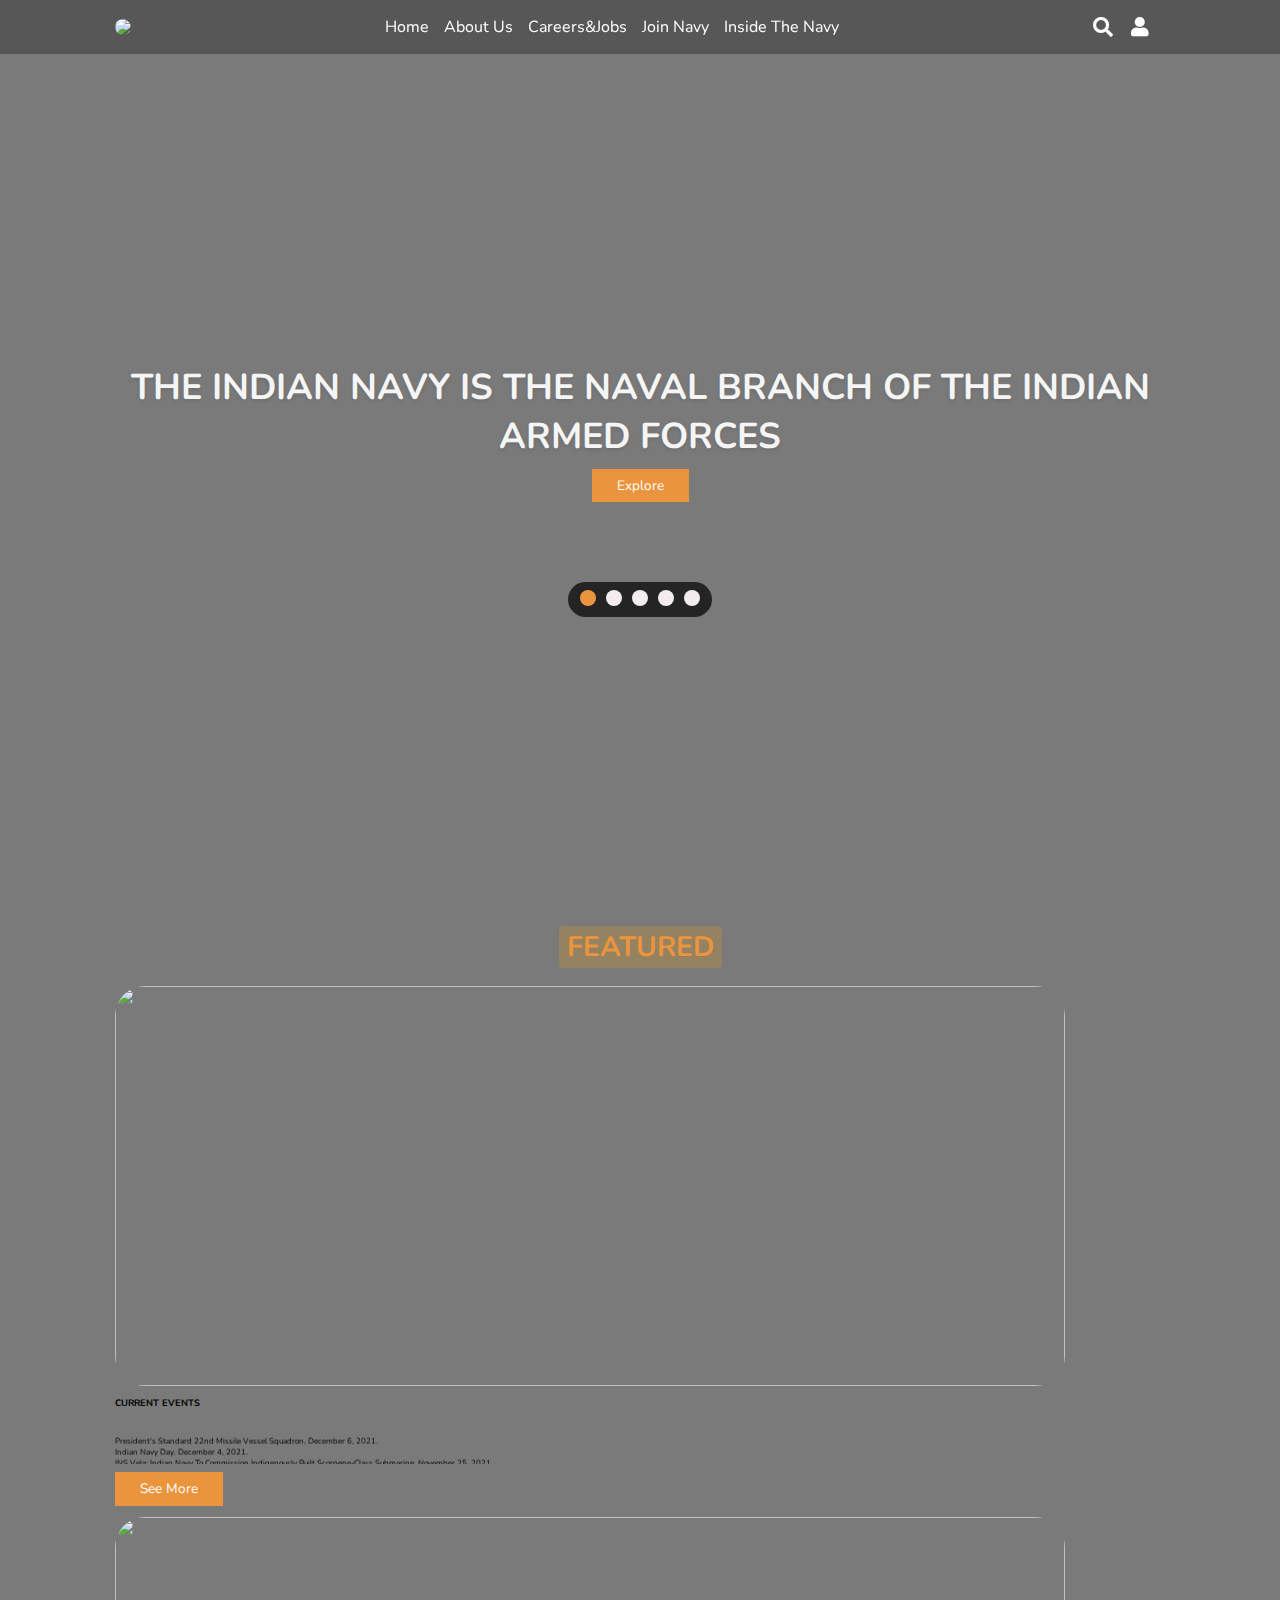
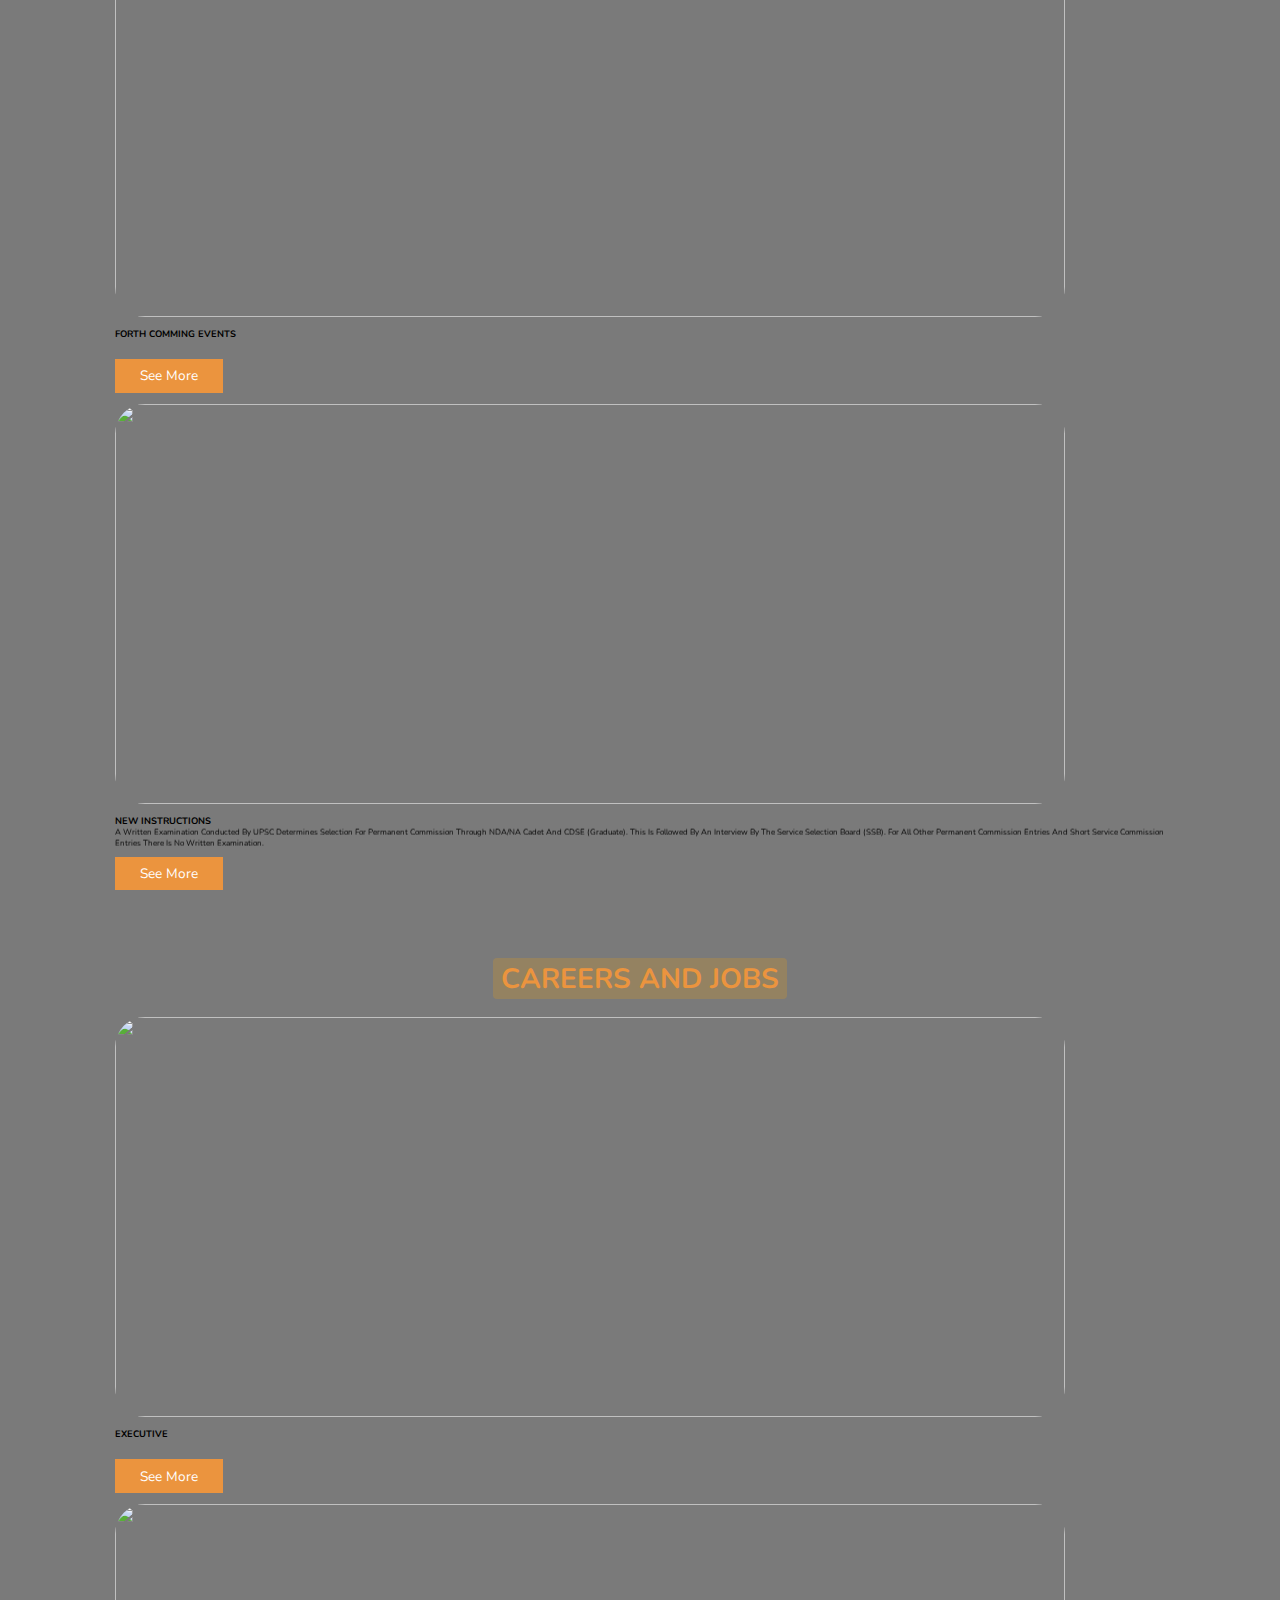
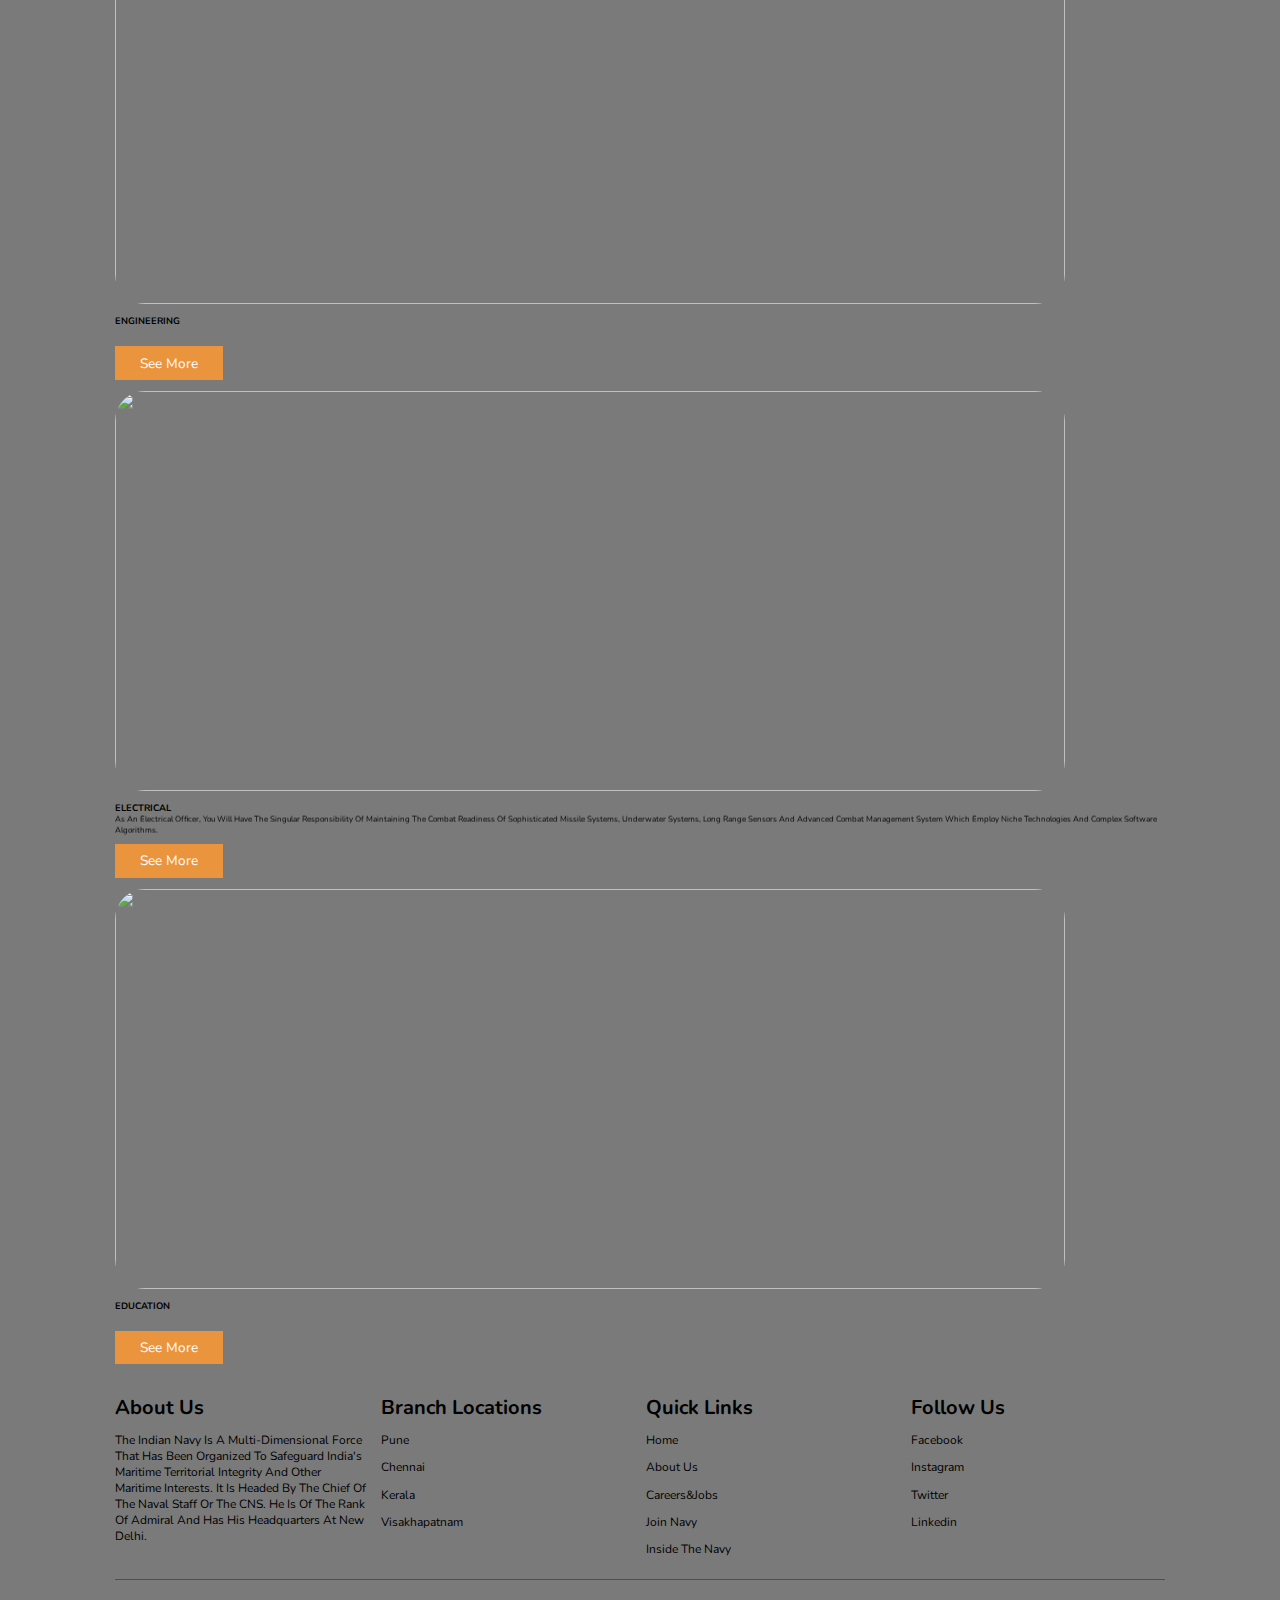
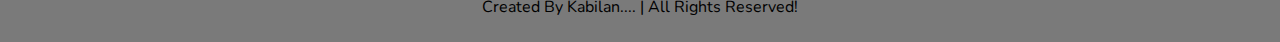
==== index.html @ a10c1ba6 "First Commit" ====
<html>

<head>
    <meta charset="UTF-8">
    <meta name="viewport" content="width=device-width, initial-scale=1.0">
    <title>INDIAN NAVY</title>

    <link rel="stylesheet" href="https://unpkg.com/swiper/swiper-bundle.min.css" />

    <link rel="stylesheet" href="https://cdnjs.cloudflare.com/ajax/libs/font-awesome/5.15.3/css/all.min.css">

    <link rel="stylesheet" href="style.css">

</head>
<style>
    body {
        background-color: rgba(0, 0, 0, 0.521);
    }
</style>

<body>
    <header>

        <div id="menu-bar" class="fas fa-bars"></div>

        <img class="navy" src="../navy.html/data/navy logo.jpg">

        <nav class="navbar">
            <a href="../navy.html/index.html">home</a>
            <a href="../navy.html/navbar/about us.html">about us</a>
            <a href="../navy.html/navbar/careers&jobs.html">careers&jobs</a>
            <a href="../navy.html/navbar/joinnavy.html">join navy</a>
            <a href="../navy.html/navbar/insidethenavy.html">inside the navy</a>
        </nav>

        <div class="icons">
            <i class="fas fa-search" id="search-btn"></i>
            <i class="fas fa-user" id="login-btn"></i>
        </div>

        <form action="" class="search-bar-container">
            <input type="search" id="search-bar" placeholder="search here...">
            <label for="search-bar" class="fas fa-search"></label>
        </form>

    </header>
    <div class="login-form-container">

        <i class="fas fa-times" id="form-close"></i>

        <form name="myform" action="saveData.php" method="post" onsubmit="return validateform()">
            <h3>login</h3>
            <input type="email" class="box" placeholder="enter your email" class="fas fa-Email">
            <input type="password" class="box" placeholder="enter your password">
            <input type="submit" value="login now" class="btn">
            <input type="checkbox" id="remember">
            <label for="remember">remember me</label>
            <p>forget password? <a href="#">click here</a></p>
            <p>don't have and account? <a href="#">register now</a></p>
        </form>

    </div>
    <section class="home" id="home">

        <div class="content">
            <h3>The Indian Navy is the naval branch of the Indian Armed Forces</h3>
            <a href="https://www.joinindiannavy.gov.in/en/page/sailors-ways-to-join.html" class="btn">Explore</a>
        </div>

        <div class="controls">
            <span class="vid-btn active" data-src="../navy.html/data/6.mp4"></span>
            <span class="vid-btn" data-src="../navy.html/data/2.mp4"></span>
            <span class="vid-btn" data-src="../navy.html/data/3.mp4"></span>
            <span class="vid-btn" data-src="../navy.html/data/4.mp4"></span>
            <span class="vid-btn" data-src="../navy.html/data/5.mp4"></span>
        </div>

        <div class="video-container">
            <video src="../navy.html/data/6.mp4" id="video-slider" loop autoplay muted></video>
        </div>

    </section>
    <section class="featured" id="featured">

        <h1 class="heading">
            <span>FEATURED</span>
        </h1>

        <div class="box-container">

            <div class="box">
                <img class="navy" src="../navy.html/data/mans navy.jpg" width="950px" height="400px"><br>
                <div class="content"><br>
                    <h3> CURRENT EVENTS </h3>
                    <marquee behavior="scroll" direction="up" scrollamount="2">
                        <p>President's Standard 22nd Missile Vessel Squadron. December 6, 2021.<br> Indian Navy Day. December 4, 2021.<br> INS Vela: Indian Navy to commission indigenously built Scorpene-class submarine. November 25, 2021.<br> Indian Navy
                            commissioned INS Visakhapatnam. November 22, 2021.<br> Indian Navy's stealth frigate Tushil launched in Russia.</p>
                    </marquee>
                    <a href="../navy.html/navyhtml/events.html" class="btn"> See More</a>
                </div>
            </div><br>

            <div class="box">
                <img class="navy" src="../navy.html/data/flag.jpg" width="950px" height="400px"><br>
                <div class="content"><br>
                    <h3> FORTH COMMING EVENTS </h3>
                    <marquee behavior="scroll" direction="up" scrollamount="2">
                        <p>As compared to other professions in the civilian world, the Indian Navy has a great deal to offer to young men and women.</p>
                    </marquee>
                    <a href="../navy.html/navyhtml/forth.html" class="btn">See More</a>
                </div>
            </div><br>

            <div class="box">
                <img class="navy" src="../navy.html/data/navy ship.jpg" width="950px" height="400px"><br>
                <div class="content"><br>
                    <h3> NEW INSTRUCTIONS </h3>
                    <marquee behavior="scroll" direction="up" scrollamount="2">
                        <p>A written examination conducted by UPSC determines Selection for Permanent Commission through NDA/NA cadet and CDSE (Graduate). This is followed by an interview by the Service Selection Board (SSB). For all other Permanent Commission
                            entries and Short Service Commission entries there is no written examination.</p>
                    </marquee>

                    <a href="../navy.html/navyhtml/new instru.html" class="btn">See More</a>
                </div>
            </div>
        </div><br>

    </section>
    <section class="careers jobs" id="careers jobs">

        <h1 class="heading"><br>
            <span>CAREERS AND JOBS</span>

        </h1>

        <div class="box-container">

            <div class="box">
                <img class="navy" src="../navy.html/data/executive.jpg" width="950px" height="400px"><br>
                <div class="content"><br>
                    <h3>EXECUTIVE</h3>
                    <marquee behavior="scroll" direction="up" scrollamount="2">
                        <p>The Executive officers gets opportunities to participate in all facets of naval operations onboard a warship. They are trained in specializations such as Anti-Submarine Warfare, Navigation, Communications, Gunnery and Diving.</p>
                    </marquee>
                    <a href="../navy.html/navyhtml/executive.html" class="btn">See More</a>
                </div>
            </div><br>
            <div class="box">
                <img class="navy" src="../navy.html/data/engeer.jpg" width="950px" height="400px"><br>
                <div class="content"><br>
                    <h3>ENGINEERING</h3>
                    <marquee behavior="scroll" direction="up" scrollamount="2">
                        <p>Lorem ipsum dolor sit amet consectetur adipisicing elit. Ducimus, tenetur.</p>
                    </marquee>
                    <a href="../navy.html/navyhtml/engineering.html" class="btn">See More</a>
                </div>
            </div><br>
            <div class="box">
                <img class="navy" src="../navy.html/data/eleck.jpg" width="950px" height="400px"><br>
                <div class="content"><br>
                    <h3>ELECTRICAL</h3>
                    <marquee behavior="scroll" direction="up" scrollamount="2">
                        <p>As an Electrical Officer, you will have the singular responsibility of maintaining the combat readiness of sophisticated Missile Systems, underwater systems, long range sensors and advanced combat management system which employ
                            niche technologies and complex software algorithms.</p>
                    </marquee>
                    <a href="../navy.html/navyhtml/electrical.html" class="btn">See More</a>
                </div>
            </div><br>
            <div class="box">
                <img class="navy" src="../navy.html/data/edu.jpg" width="950px" height="400px"><br>
                <div class="content"><br>
                    <h3>EDUCATION</h3>
                    <marquee behavior="scroll" direction="up" scrollamount="2">
                        <p>CPL Holders 19-24 19-25 (a) Educational Qualification BE/B. Tech degree in any discipline from AICTE recognized institute/university with minimum 60% marks. The candidates must have 60% aggregate marks in Class X & XII and minimum
                            60% marks in English in Class X OR XII.</p>
                    </marquee>
                    <a href="../navy.html/navyhtml/education.html" class="btn">see more</a>
                </div>
            </div>

        </div>

    </section>

    <section class="footer">

        <div class="box-container">

            <div class="box">
                <h3>about us</h3>
                <p>The Indian Navy is a multi-dimensional force that has been organized to safeguard India's maritime territorial integrity and other maritime interests. It is headed by the Chief of the Naval Staff or the CNS. He is of the rank of Admiral
                    and has his headquarters at New Delhi.</p>
            </div>
            <div class="box">
                <h3>branch locations</h3>
                <a href="https://maps.google.com/maps?ll=19.20224,79.01091&z=13&t=m&hl=en-US&gl=US&mapclient=embed&q=ins%20shivaji">Pune</a>
                <a href="https://www.google.com/search?rlz=1C1CHBD_enIN983IN983&tbm=lcl&sxsrf=AOaemvJ9QAIG7j0tSRViP268CAbHYNyIag:1642484670845&q=Naval+India&rflfq=1&num=20&stick=[base64]&ved=2ahUKEwj6ktaazLr1AhUtzjgGHTQLDQwQxXR6BAgDEA0&rldimm=14001728246846009897">Chennai</a>
                <a href="https://www.google.com/search?q=indian+navy+kerala&rlz=1C1CHBD_enIN983IN983&biw=1182&bih=525&tbm=lcl&sxsrf=AOaemvKVi7XjqN0i5oSnZImp6--0Cew_OA%3A1642484623699&ei=j1PmYc-PKs_e2roP4NmM2A4&oq=indian+navy+kerala&gs_l=psy-ab.3..0i512k1l2j0i22i30k1l5j0i22i10i30k1j0i22i30k1l2.105120.109923.0.111188.13.13.0.0.0.0.127.1113.0j10.10.0....0...1c.1.64.psy-ab..3.10.1112...35i39k1j0i512i263i457i20k1j0i512i263i20k1j0i512i10k1j0i512i433k1j0i67k1j0i512i457k1j0i273k1.0.4j3FR3pe6Xc">Kerala</a>
                <a href="https://www.google.com/search?q=indian+navy+visakhapatnam&rlz=1C1CHBD_enIN983IN983&biw=1182&bih=525&tbm=lcl&sxsrf=AOaemvKQvpWMM6THGmqY6tnxu24z1Q4qLg%3A1642484736195&ei=AFTmYb2qC4Hh2roPyKCJ2A4&oq=indian+navy+vis&gs_l=psy-ab.1.0.0i273k1j0i512k1l4j0i273k1j0i512k1l4.88859.92108.0.94888.9.9.0.0.0.0.249.1101.3j5j1.9.0....0...1c.1.64.psy-ab..0.9.1100...35i39k1j0i22i30k1j0i22i10i30k1j0i512i263i20k1j0i512i433k1.0.5ayoShIPPlw">Visakhapatnam</a>
            </div>
            <div class="box">
                <h3>quick links</h3>
                <a href="../navy.html/index.html">home</a>
                <a href="../navy.html/navbar/about us.html">about us</a>
                <a href="../navy.html/navbar/careers&jobs.html">careers&jobs</a>
                <a href="../navy.html/navbar/joinnavy.html">join navy</a>
                <a href="../navy.html/navbar/insidethenavy.html">inside the navy</a>
            </div>
            <div class="box">
                <h3>follow us</h3>
                <a href="https://www.facebook.com/">facebook</a>
                <a href="https://www.instagram.com/">instagram</a>
                <a href="https://twitter.com/login?lang=en">twitter</a>
                <a href="https://www.linkedin.com/">linkedin</a>
            </div>

        </div>

        <h1 class="credit"> created by <span> Kabilan.... </span> | all rights reserved! </h1>

    </section>


    <script src="script.js"></script>

</body>

</html>
---- style.css ----
@import url('https://fonts.googleapis.com/css2?family=Nunito:wght@200;300;400;600;700&display=swap');
:root {
    --orange: #eb943e;
}

* {
    font-family: 'Nunito', sans-serif;
    margin: 0;
    padding: 0;
    box-sizing: border-box;
    text-transform: capitalize;
    outline: none;
    border: none;
    text-decoration: none;
    transition: all .2s linear;
}

*::selection {
    background: var(--orange);
    color: #fff;
}

html {
    font-size: 62.5%;
    overflow-x: hidden;
    scroll-padding-top: 6rem;
    scroll-behavior: smooth;
}

section {
    padding: 1rem 9%;
}

.heading {
    text-align: center;
    padding: 2.5rem 0
}

.heading span {
    font-size: 3.5rem;
    background: rgba(255, 165, 0, .2);
    color: var(--orange);
    border-radius: .5rem;
    padding: .2rem 1rem;
}

.heading span.space {
    background: none;
}

.btn {
    display: inline-block;
    margin-top: 1rem;
    background: var(--orange);
    color: #fff;
    padding: .8rem 3rem;
    border: .2rem solid var(--orange);
    cursor: pointer;
    font-size: 1.7rem;
}

.btn:hover {
    background: rgba(255, 165, 0, .2);
    color: var(--orange);
}

header {
    position: fixed;
    top: 0;
    left: 0;
    right: 0;
    background: rgba(51, 51, 51, 0.5);
    z-index: 1000;
    display: flex;
    align-items: center;
    justify-content: space-between;
    padding: 2rem 9%;
    margin-top: 0;
}

header .logo {
    font-size: 2.5rem;
    font-weight: bolder;
    color: #fff;
    text-transform: uppercase;
}

.navy {
    border-radius: 30px;
}

header .logo span {
    color: var(--orange);
}

header .navbar a {
    color: #fff;
    font-size: 2rem;
    margin: 0 .8rem;
}

header .navbar a:hover {
    color: var(--orange);
}

header .icons i {
    font-size: 2.5rem;
    color: #fff;
    cursor: pointer;
    margin-right: 2rem;
}

header .icons i:hover {
    color: var(--orange);
}

header .search-bar-container {
    position: absolute;
    top: 100%;
    left: 0;
    right: 0;
    padding: 1.5rem 2rem;
    background: #333;
    border-top: .1rem solid rgba(255, 255, 255, .2);
    display: flex;
    align-items: center;
    z-index: 1001;
    clip-path: polygon(0 0, 100% 0, 100% 0, 0 0);
}

header .search-bar-container.active {
    clip-path: polygon(0 0, 100% 0, 100% 100%, 0 100%);
}

header .search-bar-container #search-bar {
    width: 100%;
    padding: 1rem;
    text-transform: none;
    color: #333;
    font-size: 1.7rem;
    border-radius: .5rem;
}

header .search-bar-container label {
    color: black;
    cursor: pointer;
    font-size: 3rem;
    margin-left: 1.5rem;
}

header .search-bar-container label:hover {
    color: var(--orange);
}

.login-form-container {
    position: fixed;
    top: -120%;
    left: 0;
    z-index: 10000;
    min-height: 100vh;
    width: 100%;
    background: rgba(0, 0, 0, .7);
    display: flex;
    align-items: center;
    justify-content: center;
}

.login-form-container.active {
    top: 0;
}

.login-form-container form {
    margin: 2rem;
    padding: 1.5rem 2rem;
    border-radius: .5rem;
    background: #fff;
    width: 50rem;
}

.login-form-container form h3 {
    font-size: 3rem;
    color: #444;
    text-transform: uppercase;
    text-align: center;
    padding: 1rem 0;
}

.login-form-container form .box {
    width: 100%;
    padding: 1rem;
    font-size: 1.7rem;
    color: #333;
    margin: .6rem 0;
    border: .1rem solid rgba(0, 0, 0, .3);
    text-transform: none;
}

.login-form-container form .box:focus {
    border-color: var(--orange);
    ;
}

.login-form-container form #remember {
    margin: 2rem 0;
}

.login-form-container form label {
    font-size: 1.5rem;
}

.login-form-container form .btn {
    display: block;
    width: 100%;
}

.login-form-container form p {
    padding: .5rem 0;
    font-size: 1.5rem;
    color: #666;
}

.login-form-container form p a {
    color: var(--orange);
}

.login-form-container form p a:hover {
    color: #333;
    text-decoration: underline;
}

.login-form-container #form-close {
    position: absolute;
    top: 2rem;
    right: 3rem;
    font-size: 5rem;
    color: #fff;
    cursor: pointer;
}

#menu-bar {
    color: #fff;
    border: .1rem solid #fff;
    border-radius: .5rem;
    font-size: 3rem;
    padding: .5rem 1.2rem;
    cursor: pointer;
    display: none;
}

.home {
    min-height: 100vh;
    display: flex;
    align-items: center;
    justify-content: center;
    flex-flow: column;
    position: relative;
    z-index: 0;
}

.home .content {
    text-align: center;
}

.home .content h3 {
    font-size: 4.5rem;
    color: whitesmoke;
    text-transform: uppercase;
    text-shadow: 0 .3rem .5rem rgba(0, 0, 0, .1);
}

.home .video-container video {
    position: absolute;
    top: 0;
    left: 0;
    z-index: -1;
    height: 100%;
    width: 100%;
    object-fit: cover;
}

.home .controls {
    padding: 1rem;
    border-radius: 5rem;
    background: rgba(0, 0, 0, .7);
    position: relative;
    top: 10rem;
}

.home .controls .vid-btn {
    height: 2rem;
    width: 2rem;
    display: inline-block;
    border-radius: 50%;
    background: rgb(243, 236, 236);
    cursor: pointer;
    margin: 0 .5rem;
}

.home .controls .vid-btn.active {
    background: var(--orange);
}

.about us .row {
    display: flex;
    flex-wrap: wrap;
    gap: 1.5rem;
    align-items: center;
}

.about us .row .image {
    flex: 1 1 40rem;
}

.about us .row .image img {
    width: 100%;
}

.about us .row form {
    flex: 1 1 40rem;
    padding: 2rem;
    box-shadow: 0 1rem 2rem rgba(0, 0, 0, .1);
    border-radius: .5rem;
}

.about us .row form .inputBox {
    padding: .5rem 0;
}

.about us.row form .inputBox input {
    width: 100%;
    padding: 1rem;
    border: .1rem solid rgba(0, 0, 0, .1);
    font-size: 1.7rem;
    color: #333;
    text-transform: none;
}

.about us .row form .inputBox h3 {
    font-size: 2rem;
    padding: 1rem 0;
    color: #666;
}

.careers jobs .box-container {
    display: flex;
    flex-wrap: wrap;
    gap: 2rem;
}

.careers jobs .box-container .box {
    flex: 1 1 30rem;
    border-radius: .5rem;
    overflow: hidden;
    box-shadow: 0 1rem 2rem rgba(0, 0, 0, .1);
}

.careers jobs .box-container .box img {
    height: 25rem;
    width: 100%;
    object-fit: cover;
}

.careers jobs .box-container .box .content {
    padding: 2rem;
}

.careers jobs .box-container .box .content h3 {
    font-size: 2rem;
    color: #333;
}

.careers jobs .box-container .box .content h3 i {
    color: var(--orange);
}

.careers jobs .box-container .box .content p {
    font-size: 1.7rem;
    color: #666;
    padding: 1rem 0;
}

.careers jobs .box-container .box .content .stars i {
    font-size: 1.7rem;
    color: var(--orange);
}

.careers jobs .box-container .box .content .price {
    font-size: 2rem;
    color: #333;
    padding-top: 1rem;
}

.careers jobs .box-container .box .content .price span {
    color: #666;
    font-size: 1.5rem;
    text-decoration: line-through;
}

.join navy .box-container {
    display: flex;
    flex-wrap: wrap;
    gap: 1.5rem;
}

.join navy .box-container .box {
    flex: 1 1 30rem;
    border-radius: .5rem;
    padding: 1rem;
    text-align: center;
}

.join navy .box-container .box i {
    padding: 1rem;
    font-size: 5rem;
    color: var(--orange);
}

.join navy .box-container .box h3 {
    font-size: 2.5rem;
    color: #333;
}

.join navy .box-container .box p {
    font-size: 1.5rem;
    color: #666;
    padding: 1rem 0;
}

.join navy .box-container .box:hover {
    box-shadow: 0 1rem 2rem rgba(0, 0, 0, .1);
}

.inside the navy .box-container {
    display: flex;
    flex-wrap: wrap;
    gap: 1.5rem;
}

.inside the navy .box-container .box {
    overflow: hidden;
    box-shadow: 0 1rem 2rem rgba(0, 0, 0, .1);
    border: 1rem solid #fff;
    border-radius: .5rem;
    flex: 1 1 30rem;
    height: 25rem;
    position: relative;
}

.inside the navy .box-container .box img {
    height: 100%;
    width: 100%;
    object-fit: cover;
}

.inside the navy .box-container .box .content {
    position: absolute;
    top: -100%;
    left: 0;
    height: 100%;
    width: 100%;
    text-align: center;
    background: rgba(0, 0, 0, .7);
    padding: 2rem;
    padding-top: 5rem;
}

.inside the navy .box-container .box:hover .content {
    top: 0;
}

.inside the navy .box-container .box .content h3 {
    font-size: 2.5rem;
    color: var(--orange);
}

.inside the navy .box-container .box .content p {
    font-size: 1.5rem;
    color: #eee;
    padding: .5rem 0;
}

b .footer {
    background: rgba(0, 0, 0, 0.603);
}

.footer .box-container {
    display: flex;
    flex-wrap: wrap;
    gap: 1.5rem;
}

.footer .box-container .box {
    padding: 1rem 0;
    flex: 1 1 25rem;
}

.footer .box-container .box h3 {
    font-size: 2.5rem;
    padding: .7rem 0;
    color: rgb(0, 0, 0);
}

.footer .box-container .box p {
    font-size: 1.5rem;
    padding: .7rem 0;
    color: black;
}

.footer .box-container .box a {
    display: block;
    font-size: 1.5rem;
    padding: .7rem 0;
    color: black;
}

.footer .box-container .box a:hover {
    color: var(--orange);
    text-decoration: underline;
}

.footer .credit {
    text-align: center;
    padding: 2rem 1rem;
    margin-top: 1rem;
    font-size: 2rem;
    font-weight: normal;
    color: black;
    border-top: .1rem solid rebeccapurple;
}

.footer .credit span {
    color: var(yellow);
}

@media (max-width:1500px) {
    html {
        font-size: 50%;
    }
}

@media (max-width:1000px) {
    header {
        padding: 4rem;
    }
    section {
        padding: 4rem;
    }
}
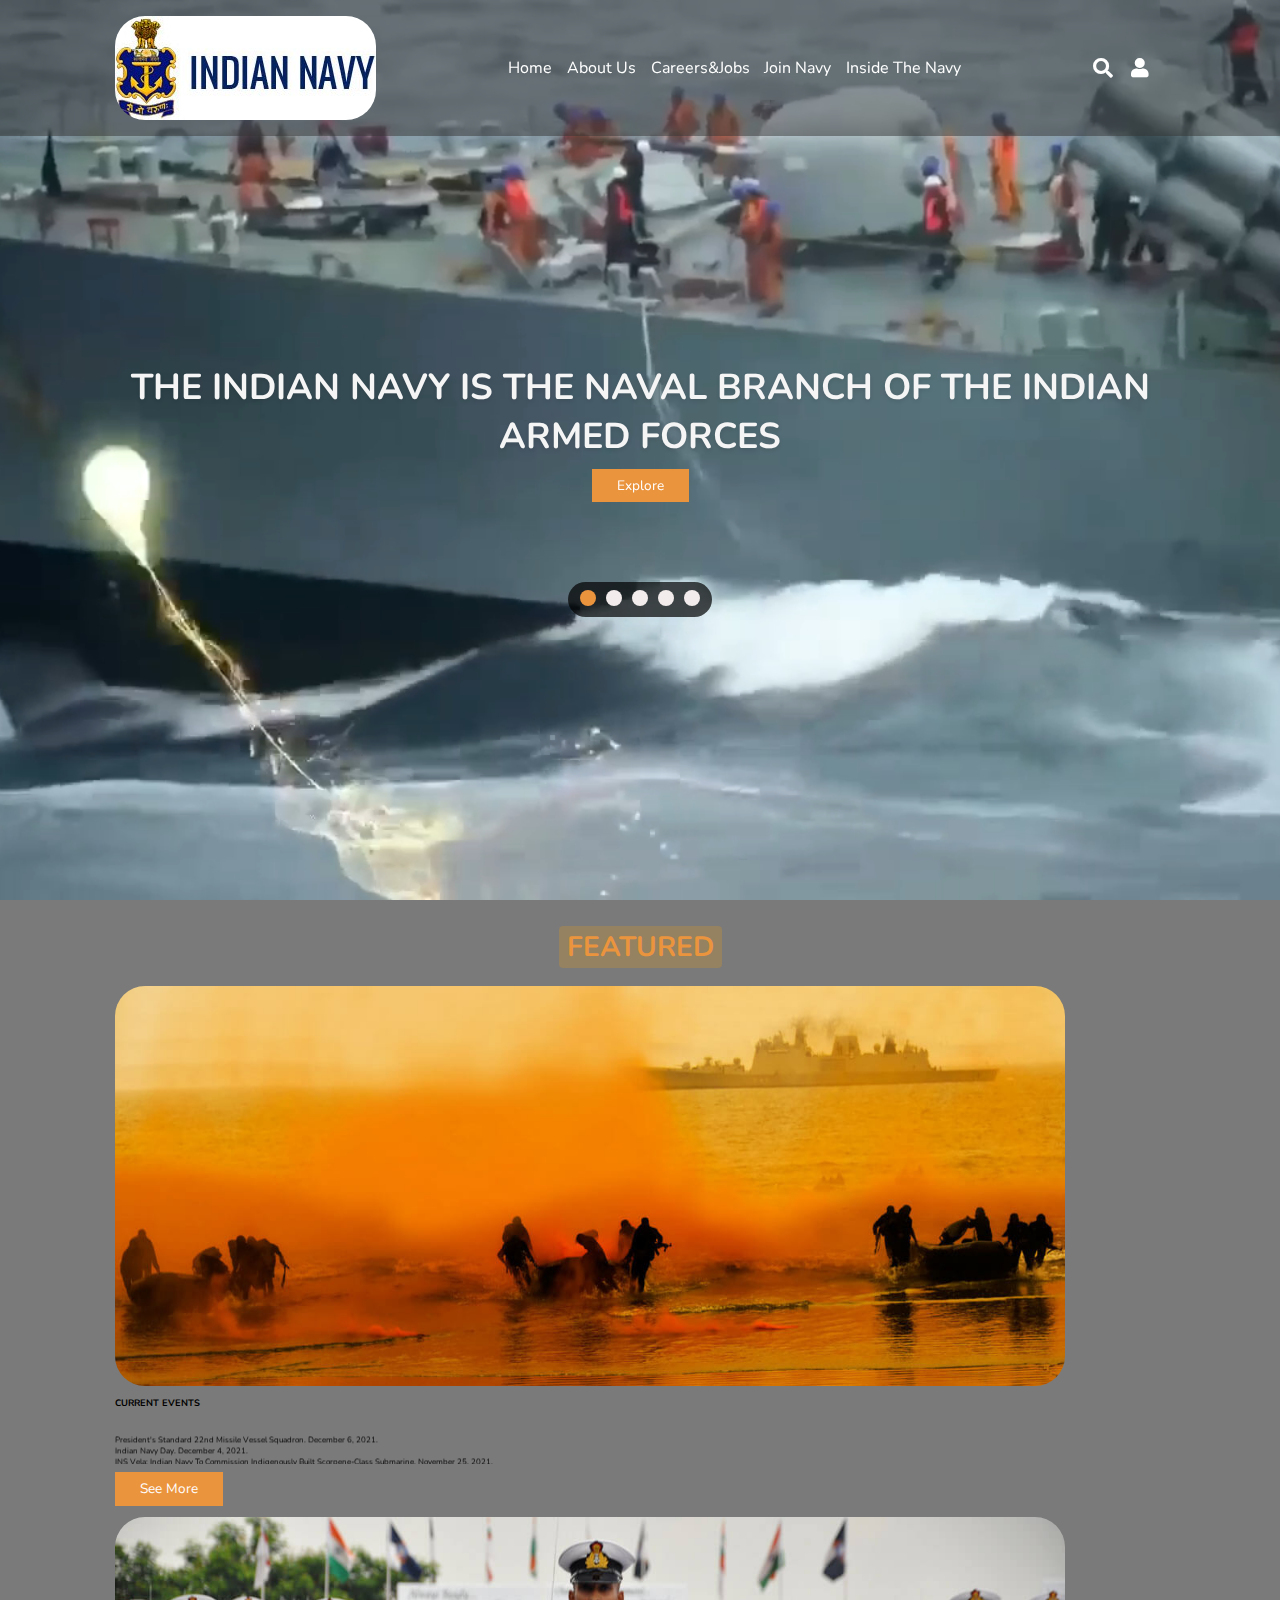
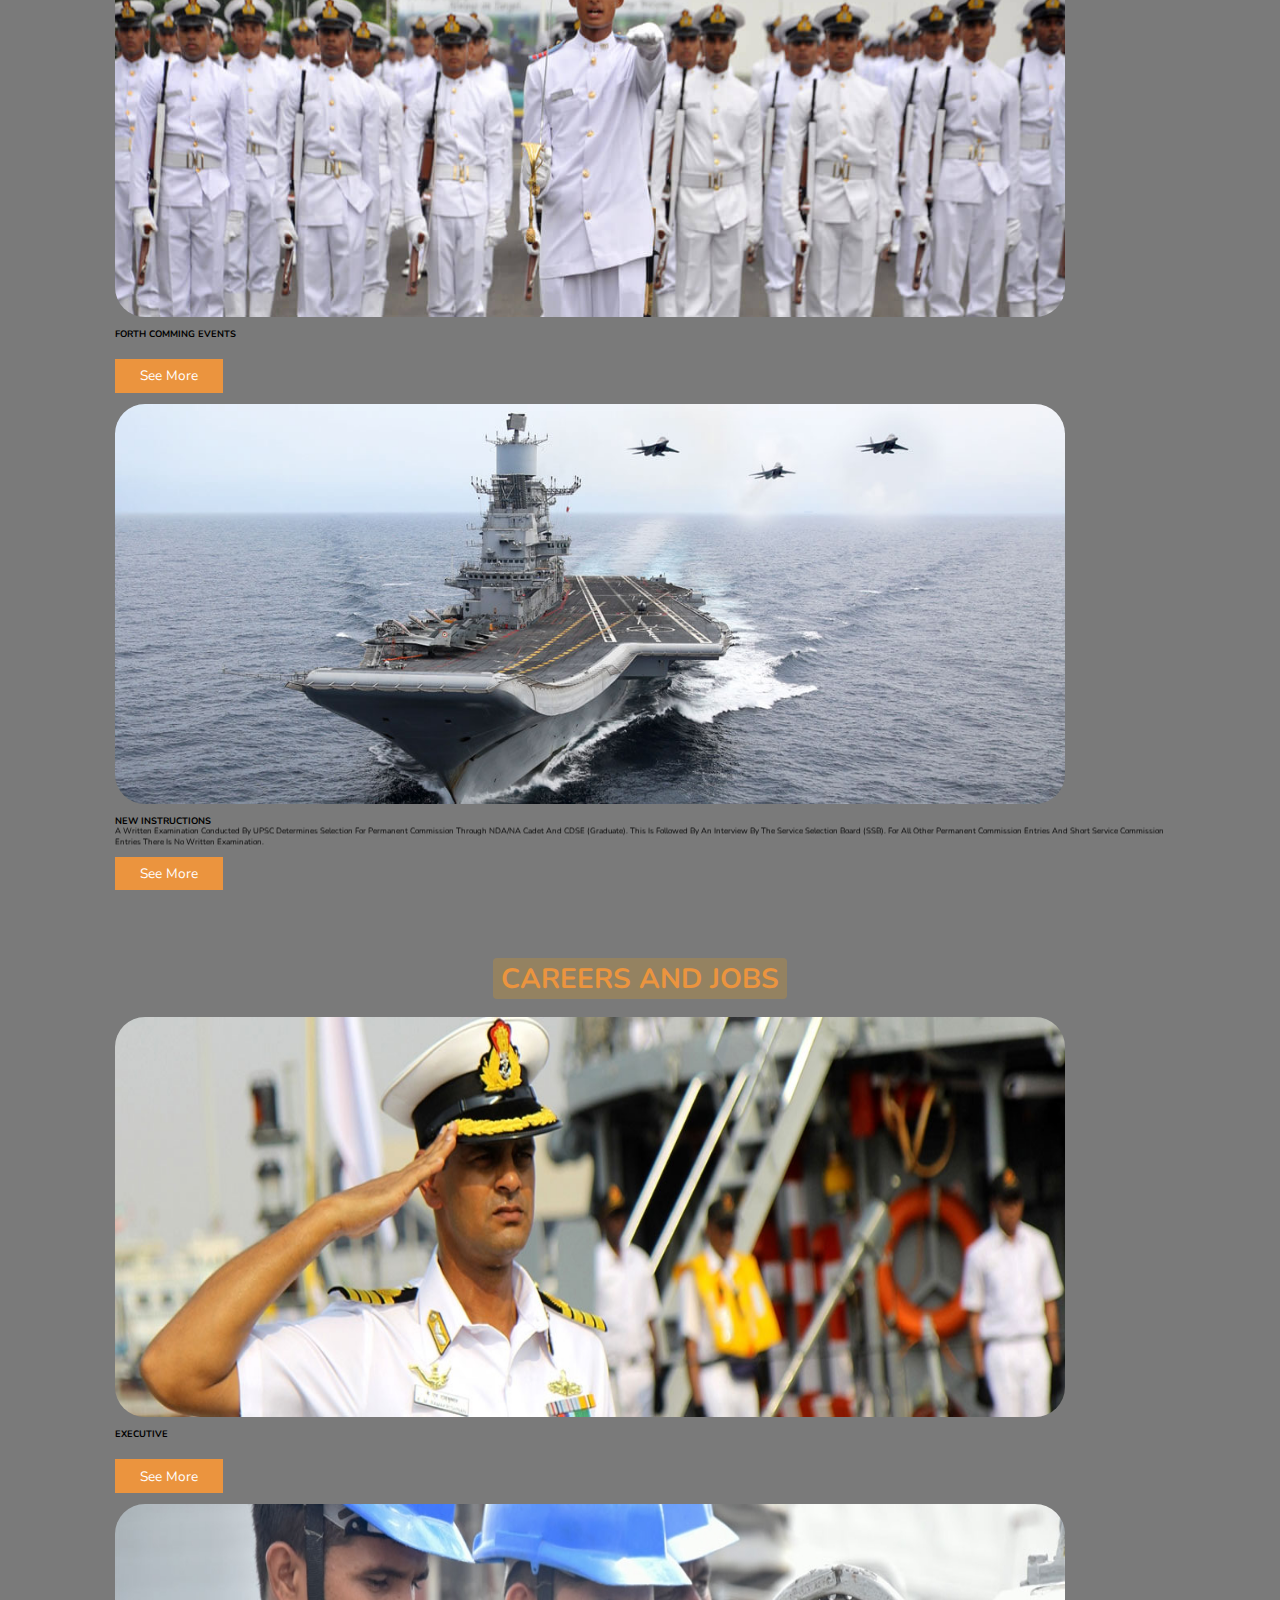
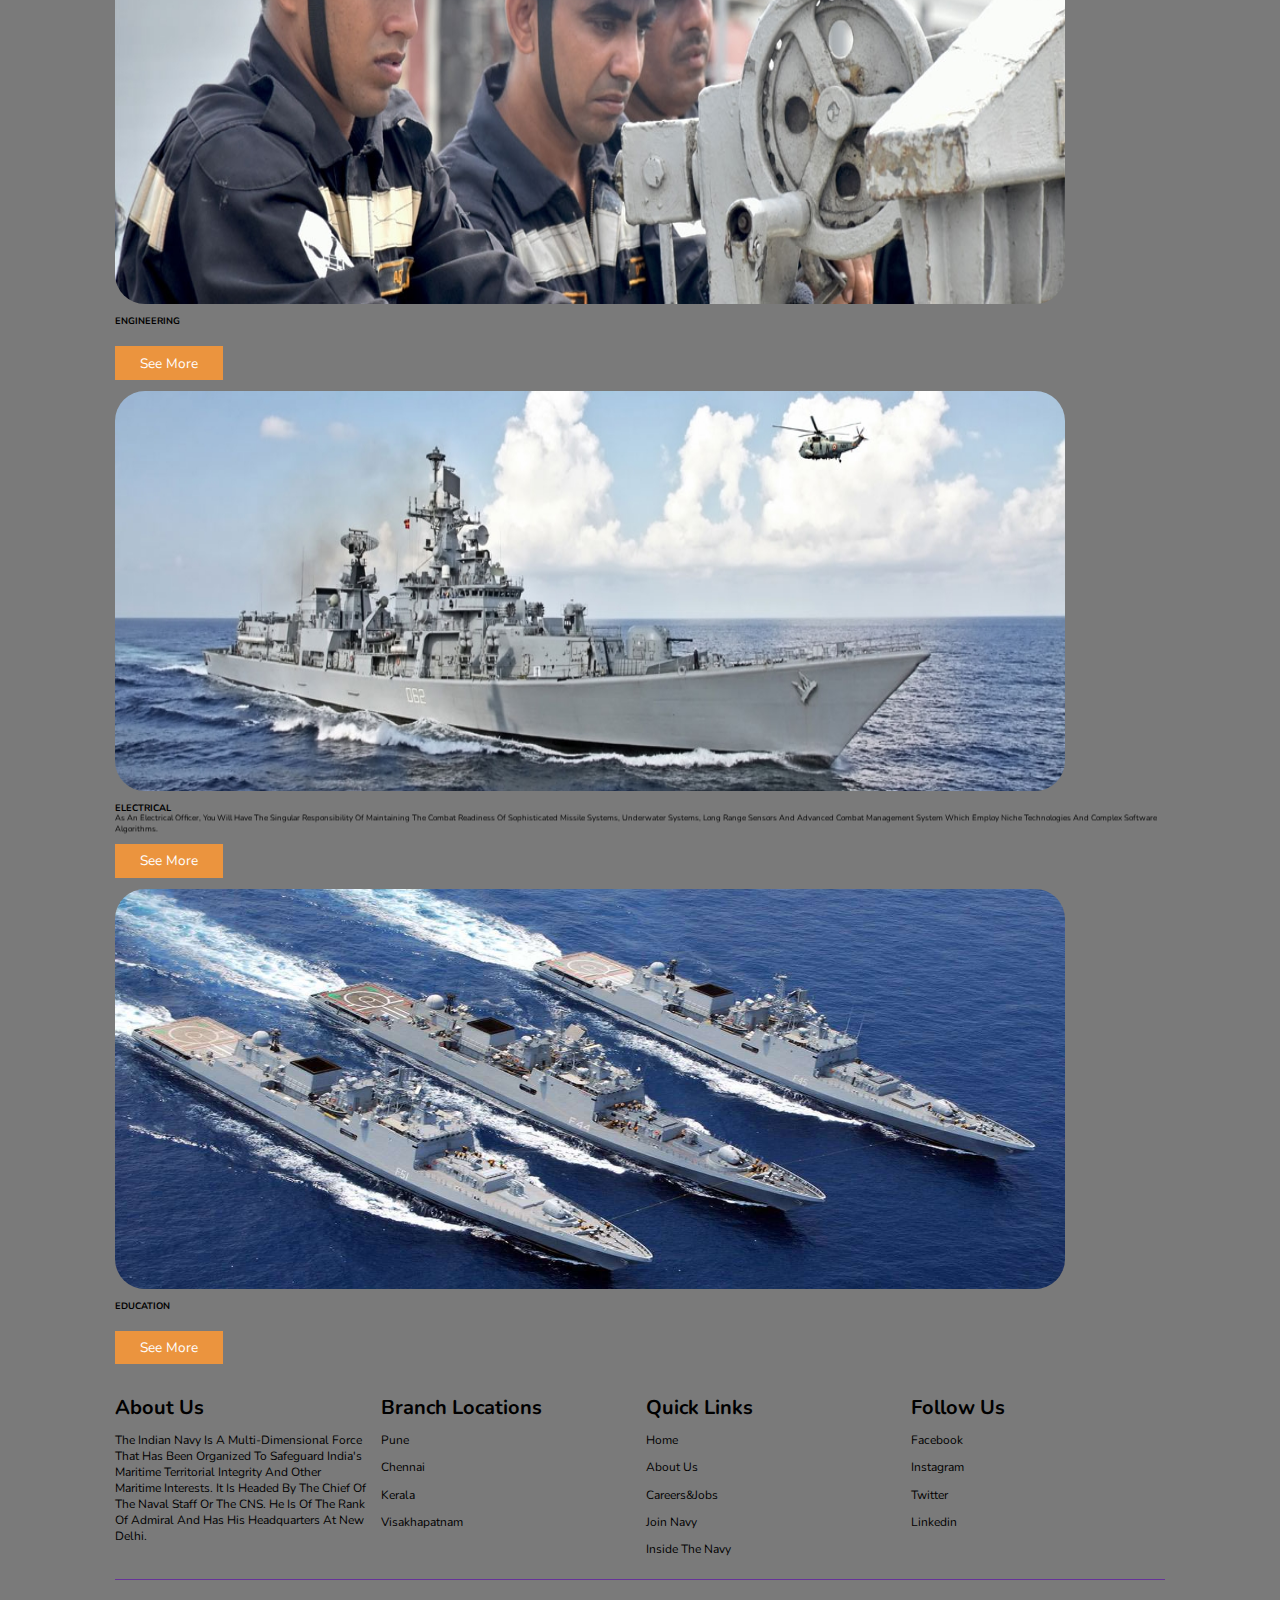
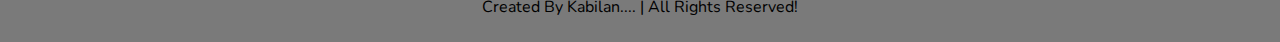
==== commit ecd433af: "Task" ====
--- a/index.html
+++ b/index.html
@@ -23,14 +23,14 @@
 
         <div id="menu-bar" class="fas fa-bars"></div>
 
-        <img class="navy" src="../navy.html/data/navy logo.jpg">
+        <img class="navy" src="./data/navy logo.jpg">
 
         <nav class="navbar">
-            <a href="../navy.html/index.html">home</a>
-            <a href="../navy.html/navbar/about us.html">about us</a>
-            <a href="../navy.html/navbar/careers&jobs.html">careers&jobs</a>
-            <a href="../navy.html/navbar/joinnavy.html">join navy</a>
-            <a href="../navy.html/navbar/insidethenavy.html">inside the navy</a>
+            <a href="./index.html">home</a>
+            <a href="./navbar/about us.html">about us</a>
+            <a href="./navbar/careers&jobs.html">careers&jobs</a>
+            <a href="./navbar/joinnavy.html">join navy</a>
+            <a href="./navbar/insidethenavy.html">inside the navy</a>
         </nav>
 
         <div class="icons">
@@ -68,15 +68,15 @@
         </div>
 
         <div class="controls">
-            <span class="vid-btn active" data-src="../navy.html/data/6.mp4"></span>
-            <span class="vid-btn" data-src="../navy.html/data/2.mp4"></span>
-            <span class="vid-btn" data-src="../navy.html/data/3.mp4"></span>
-            <span class="vid-btn" data-src="../navy.html/data/4.mp4"></span>
-            <span class="vid-btn" data-src="../navy.html/data/5.mp4"></span>
+            <span class="vid-btn active" data-src="./data/6.mp4"></span>
+            <span class="vid-btn" data-src="./data/2.mp4"></span>
+            <span class="vid-btn" data-src="./data/3.mp4"></span>
+            <span class="vid-btn" data-src="./data/4.mp4"></span>
+            <span class="vid-btn" data-src="./data/5.mp4"></span>
         </div>
 
         <div class="video-container">
-            <video src="../navy.html/data/6.mp4" id="video-slider" loop autoplay muted></video>
+            <video src="./data/6.mp4" id="video-slider" loop autoplay muted></video>
         </div>
 
     </section>
@@ -89,30 +89,30 @@
         <div class="box-container">
 
             <div class="box">
-                <img class="navy" src="../navy.html/data/mans navy.jpg" width="950px" height="400px"><br>
+                <img class="navy" src="./data/mans navy.jpg" width="950px" height="400px"><br>
                 <div class="content"><br>
                     <h3> CURRENT EVENTS </h3>
                     <marquee behavior="scroll" direction="up" scrollamount="2">
                         <p>President's Standard 22nd Missile Vessel Squadron. December 6, 2021.<br> Indian Navy Day. December 4, 2021.<br> INS Vela: Indian Navy to commission indigenously built Scorpene-class submarine. November 25, 2021.<br> Indian Navy
                             commissioned INS Visakhapatnam. November 22, 2021.<br> Indian Navy's stealth frigate Tushil launched in Russia.</p>
                     </marquee>
-                    <a href="../navy.html/navyhtml/events.html" class="btn"> See More</a>
-                </div>
-            </div><br>
-
-            <div class="box">
-                <img class="navy" src="../navy.html/data/flag.jpg" width="950px" height="400px"><br>
+                    <a href="./navyhtml/events.html" class="btn"> See More</a>
+                </div>
+            </div><br>
+
+            <div class="box">
+                <img class="navy" src="./data/flag.jpg" width="950px" height="400px"><br>
                 <div class="content"><br>
                     <h3> FORTH COMMING EVENTS </h3>
                     <marquee behavior="scroll" direction="up" scrollamount="2">
                         <p>As compared to other professions in the civilian world, the Indian Navy has a great deal to offer to young men and women.</p>
                     </marquee>
-                    <a href="../navy.html/navyhtml/forth.html" class="btn">See More</a>
-                </div>
-            </div><br>
-
-            <div class="box">
-                <img class="navy" src="../navy.html/data/navy ship.jpg" width="950px" height="400px"><br>
+                    <a href="./navyhtml/forth.html" class="btn">See More</a>
+                </div>
+            </div><br>
+
+            <div class="box">
+                <img class="navy" src="./data/navy ship.jpg" width="950px" height="400px"><br>
                 <div class="content"><br>
                     <h3> NEW INSTRUCTIONS </h3>
                     <marquee behavior="scroll" direction="up" scrollamount="2">
@@ -120,7 +120,7 @@
                             entries and Short Service Commission entries there is no written examination.</p>
                     </marquee>
 
-                    <a href="../navy.html/navyhtml/new instru.html" class="btn">See More</a>
+                    <a href="./navyhtml/new instru.html" class="btn">See More</a>
                 </div>
             </div>
         </div><br>
@@ -136,45 +136,45 @@
         <div class="box-container">
 
             <div class="box">
-                <img class="navy" src="../navy.html/data/executive.jpg" width="950px" height="400px"><br>
+                <img class="navy" src="./data/executive.jpg" width="950px" height="400px"><br>
                 <div class="content"><br>
                     <h3>EXECUTIVE</h3>
                     <marquee behavior="scroll" direction="up" scrollamount="2">
                         <p>The Executive officers gets opportunities to participate in all facets of naval operations onboard a warship. They are trained in specializations such as Anti-Submarine Warfare, Navigation, Communications, Gunnery and Diving.</p>
                     </marquee>
-                    <a href="../navy.html/navyhtml/executive.html" class="btn">See More</a>
-                </div>
-            </div><br>
-            <div class="box">
-                <img class="navy" src="../navy.html/data/engeer.jpg" width="950px" height="400px"><br>
+                    <a href="./navyhtml/executive.html" class="btn">See More</a>
+                </div>
+            </div><br>
+            <div class="box">
+                <img class="navy" src="./data/engeer.jpg" width="950px" height="400px"><br>
                 <div class="content"><br>
                     <h3>ENGINEERING</h3>
                     <marquee behavior="scroll" direction="up" scrollamount="2">
                         <p>Lorem ipsum dolor sit amet consectetur adipisicing elit. Ducimus, tenetur.</p>
                     </marquee>
-                    <a href="../navy.html/navyhtml/engineering.html" class="btn">See More</a>
-                </div>
-            </div><br>
-            <div class="box">
-                <img class="navy" src="../navy.html/data/eleck.jpg" width="950px" height="400px"><br>
+                    <a href="./navyhtml/engineering.html" class="btn">See More</a>
+                </div>
+            </div><br>
+            <div class="box">
+                <img class="navy" src="./data/eleck.jpg" width="950px" height="400px"><br>
                 <div class="content"><br>
                     <h3>ELECTRICAL</h3>
                     <marquee behavior="scroll" direction="up" scrollamount="2">
                         <p>As an Electrical Officer, you will have the singular responsibility of maintaining the combat readiness of sophisticated Missile Systems, underwater systems, long range sensors and advanced combat management system which employ
                             niche technologies and complex software algorithms.</p>
                     </marquee>
-                    <a href="../navy.html/navyhtml/electrical.html" class="btn">See More</a>
-                </div>
-            </div><br>
-            <div class="box">
-                <img class="navy" src="../navy.html/data/edu.jpg" width="950px" height="400px"><br>
+                    <a href="./navyhtml/electrical.html" class="btn">See More</a>
+                </div>
+            </div><br>
+            <div class="box">
+                <img class="navy" src="./data/edu.jpg" width="950px" height="400px"><br>
                 <div class="content"><br>
                     <h3>EDUCATION</h3>
                     <marquee behavior="scroll" direction="up" scrollamount="2">
                         <p>CPL Holders 19-24 19-25 (a) Educational Qualification BE/B. Tech degree in any discipline from AICTE recognized institute/university with minimum 60% marks. The candidates must have 60% aggregate marks in Class X & XII and minimum
                             60% marks in English in Class X OR XII.</p>
                     </marquee>
-                    <a href="../navy.html/navyhtml/education.html" class="btn">see more</a>
+                    <a href="./navyhtml/education.html" class="btn">see more</a>
                 </div>
             </div>
 
@@ -200,11 +200,11 @@
             </div>
             <div class="box">
                 <h3>quick links</h3>
-                <a href="../navy.html/index.html">home</a>
-                <a href="../navy.html/navbar/about us.html">about us</a>
-                <a href="../navy.html/navbar/careers&jobs.html">careers&jobs</a>
-                <a href="../navy.html/navbar/joinnavy.html">join navy</a>
-                <a href="../navy.html/navbar/insidethenavy.html">inside the navy</a>
+                <a href="./index.html">home</a>
+                <a href="./navbar/about us.html">about us</a>
+                <a href="./navbar/careers&jobs.html">careers&jobs</a>
+                <a href="./navbar/joinnavy.html">join navy</a>
+                <a href="./navbar/insidethenavy.html">inside the navy</a>
             </div>
             <div class="box">
                 <h3>follow us</h3>
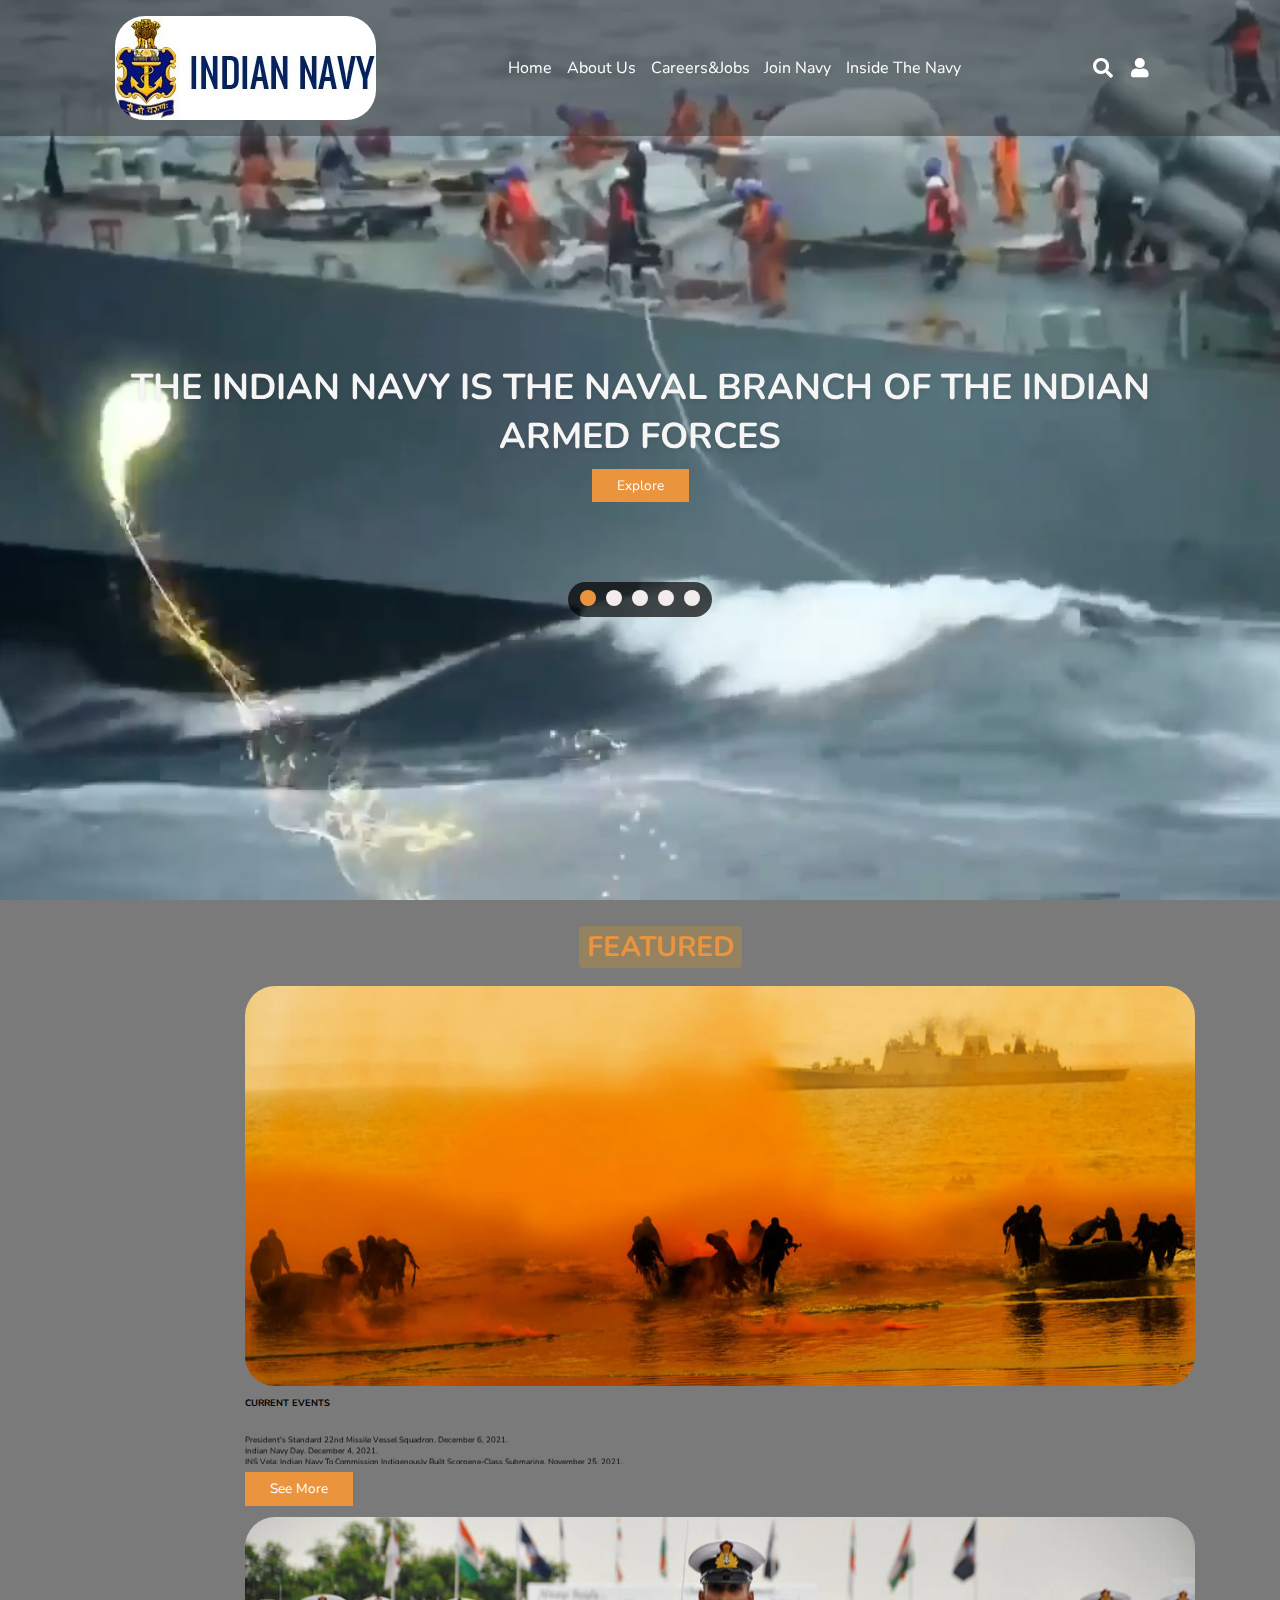
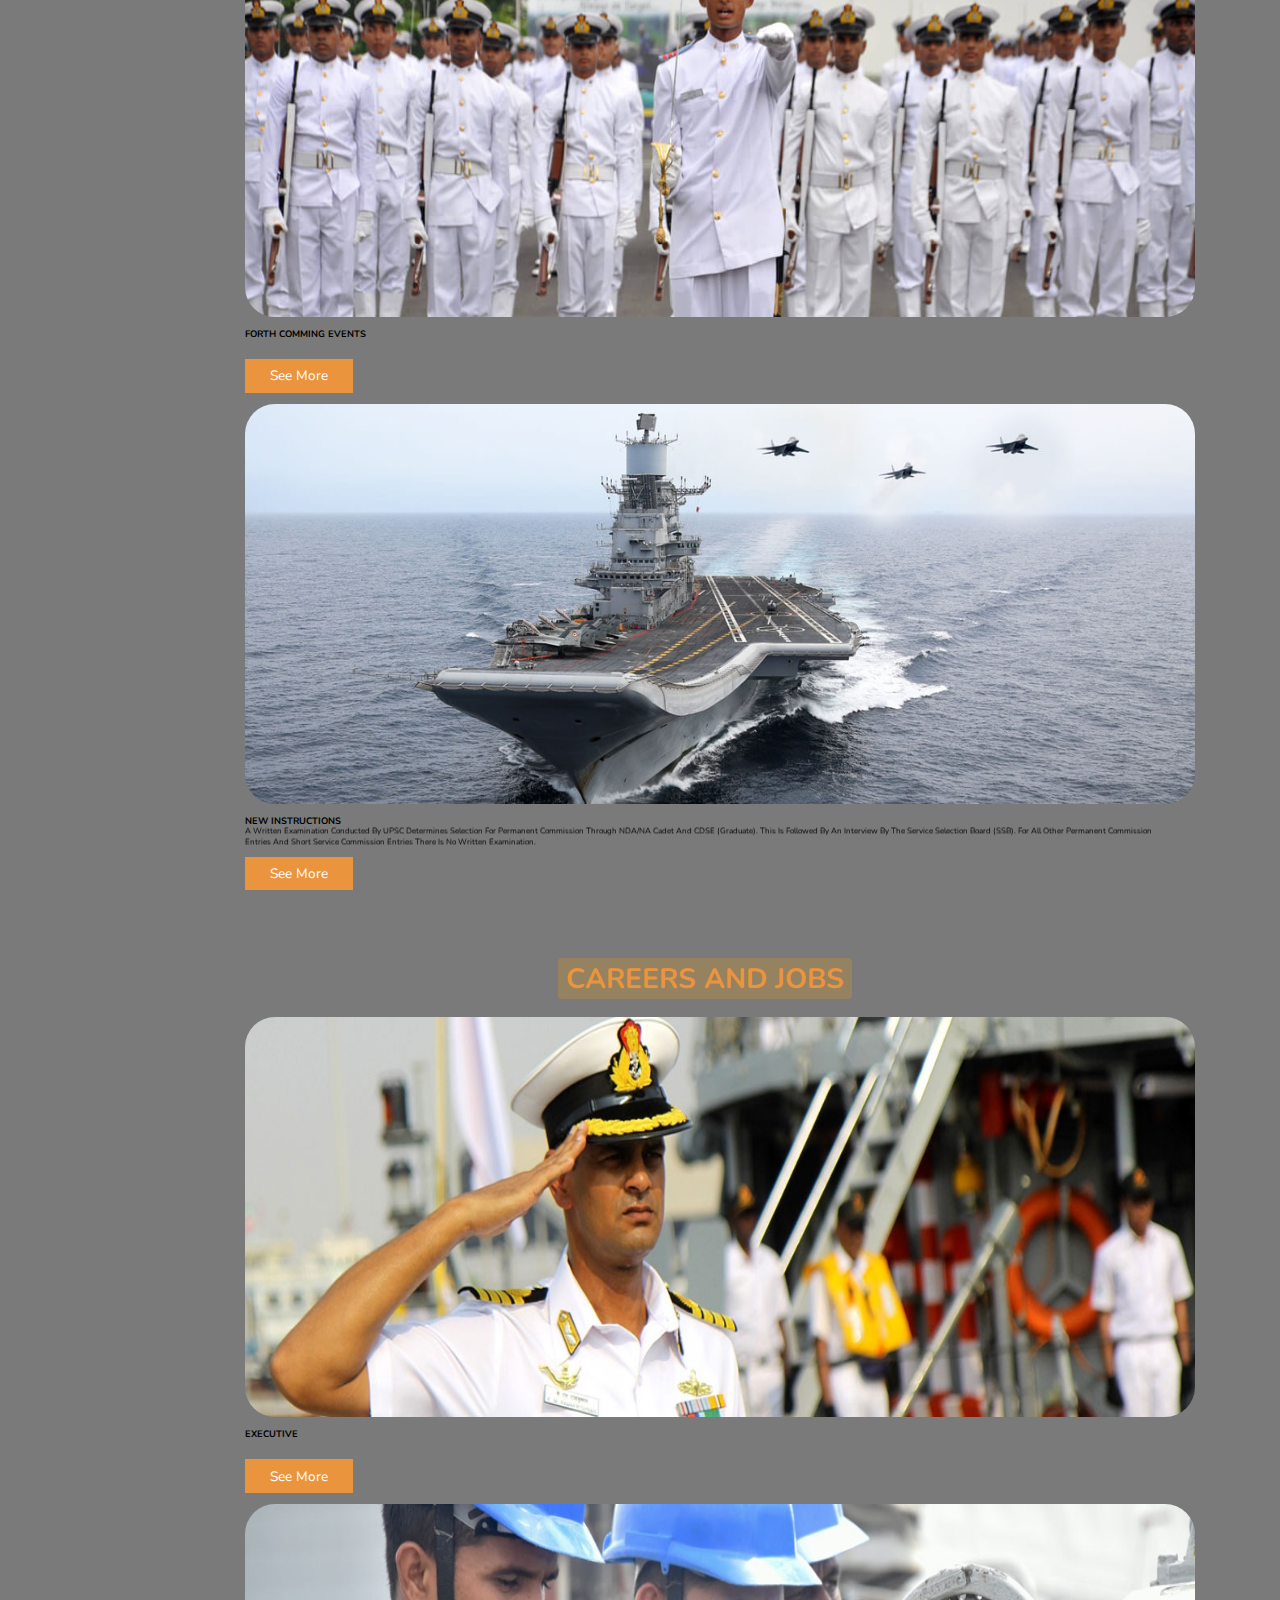
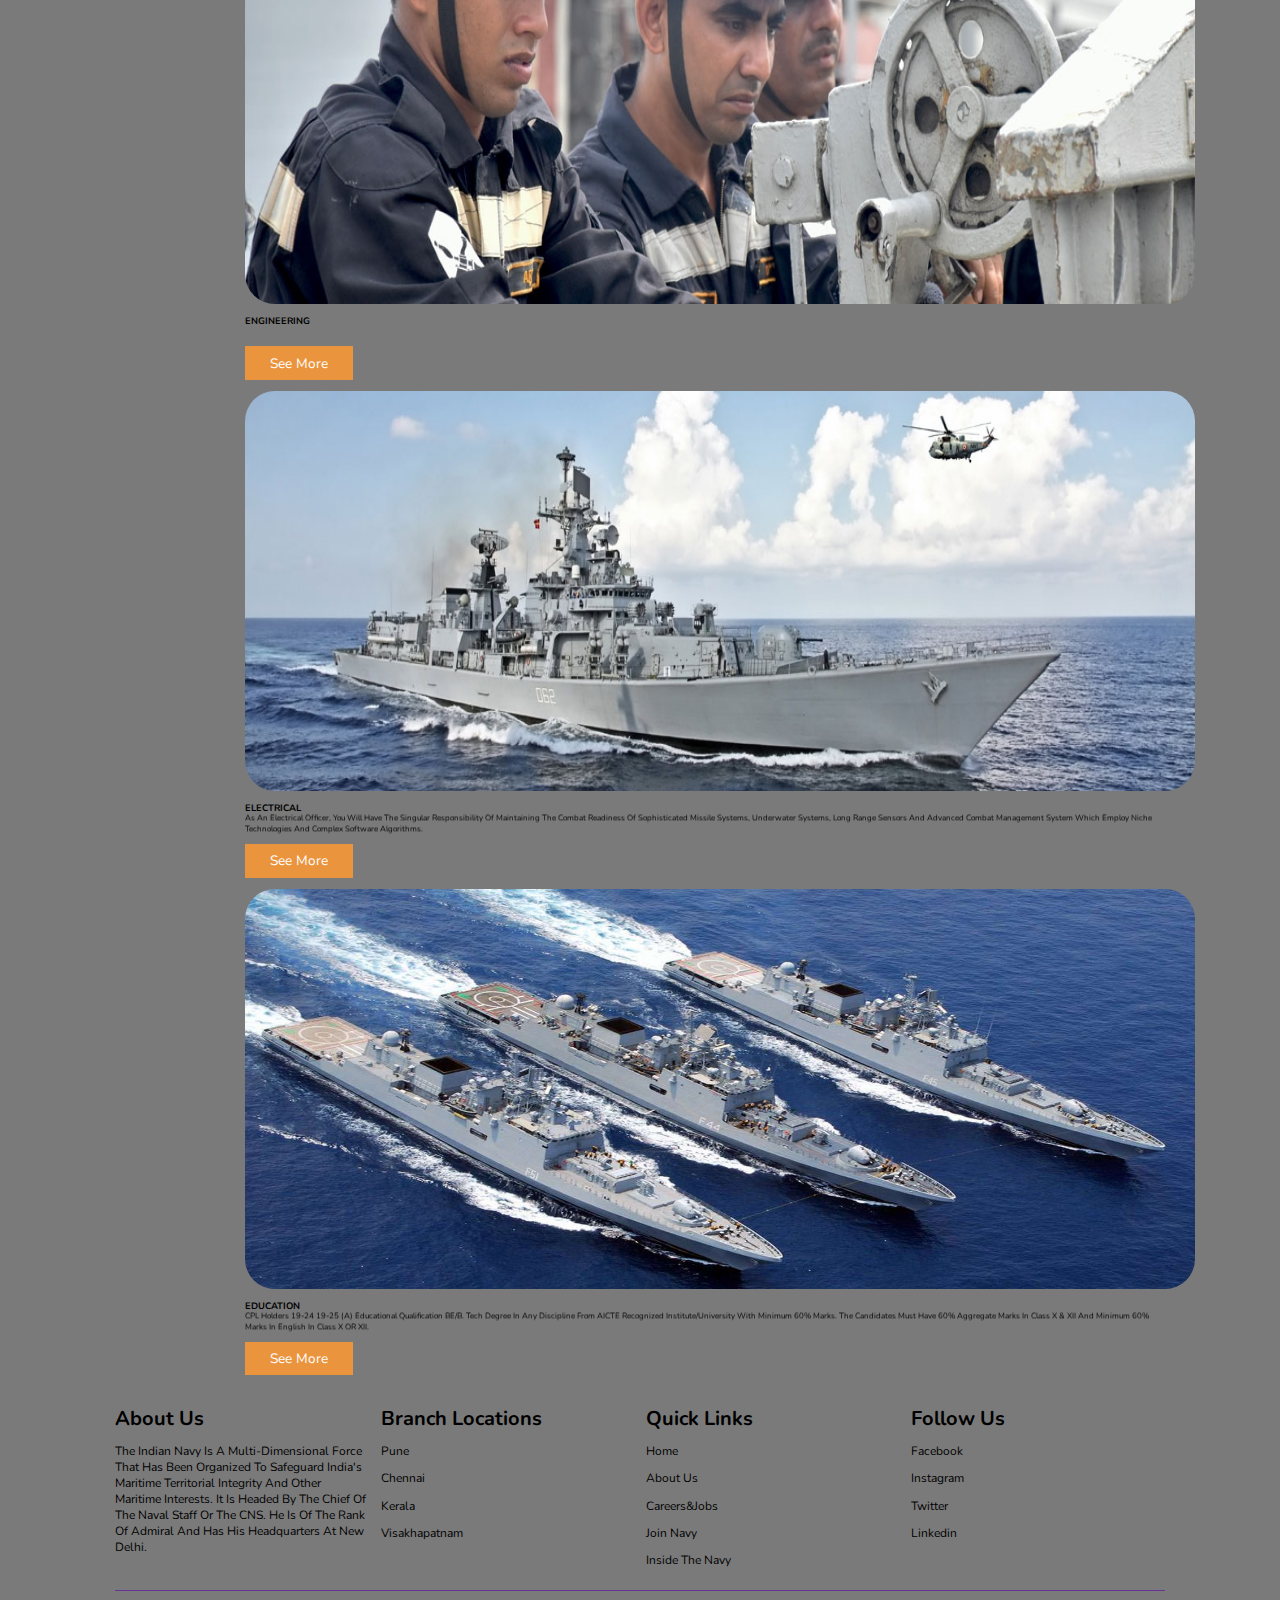
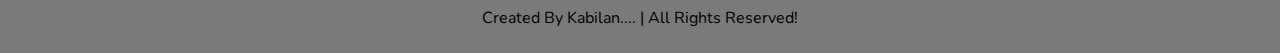
==== commit 78b541b2: "second commit" ====
--- a/index.html
+++ b/index.html
@@ -83,7 +83,7 @@
     <section class="featured" id="featured">
 
         <h1 class="heading">
-            <span>FEATURED</span>
+            <span style="margin-left:-90px;">FEATURED</span>
         </h1>
 
         <div class="box-container">
@@ -126,7 +126,7 @@
         </div><br>
 
     </section>
-    <section class="careers jobs" id="careers jobs">
+    <section class="careersjobs" id="careers jobs">
 
         <h1 class="heading"><br>
             <span>CAREERS AND JOBS</span>
--- a/style.css
+++ b/style.css
@@ -184,6 +184,13 @@
     text-align: center;
     padding: 1rem 0;
 }
+.featured{
+margin-left: 130px;
+
+}
+.careersjobs{
+    margin-left: 130px;
+}
 
 .login-form-container form .box {
     width: 100%;
